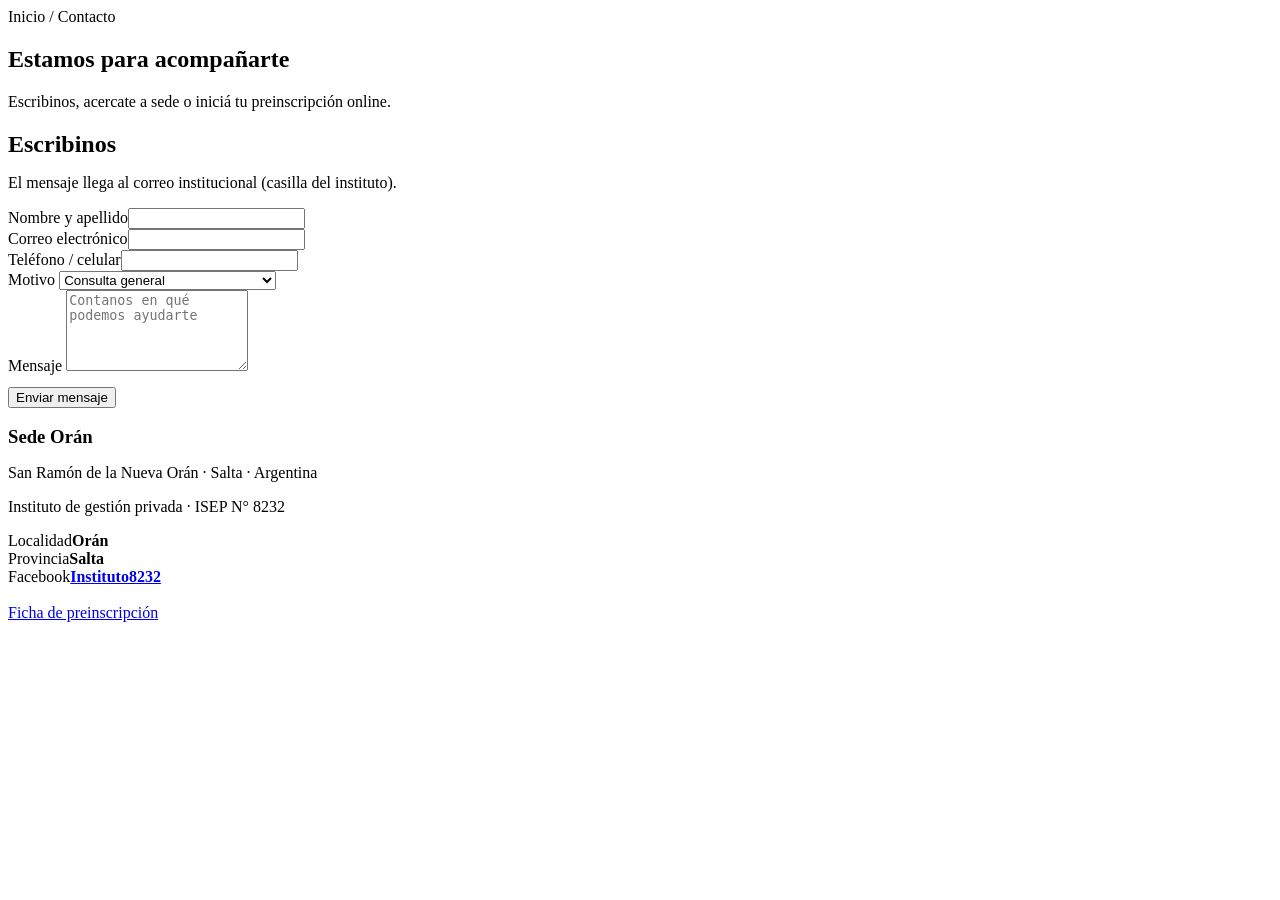
==== contacto.html @ 80b347f5 "Add files via upload" ====
<!DOCTYPE html>
<html lang="es-AR">
<head>
  <meta charset="UTF-8">
  <meta name="viewport" content="width=device-width, initial-scale=1">
  <title>Contacto | ISEP N° 8232</title>
  <link rel="icon" href="assets/logo_isep.jpg">
  <link href="https://fonts.googleapis.com/css2?family=Caveat:wght@500;700&family=Outfit:wght@400;500;600;700;800&display=swap" rel="stylesheet">
  <link rel="stylesheet" href="assets/css/style.css">
</head>
<body>
  <main>
    <section class="page-hero">
      <div class="wrap">
        <div class="crumbs">Inicio / Contacto</div>
        <h1>Estamos para acompañarte</h1>
        <p>Escribinos, acercate a sede o iniciá tu preinscripción online.</p>
      </div>
    </section>
    <section class="section">
      <div class="wrap split">
        <article class="form-card">
          <h2 style="color:var(--plum);margin-bottom:6px">Escribinos</h2>
          <p style="color:var(--muted);margin-bottom:16px">El mensaje llega al correo institucional (<span id="mailDestino">casilla del instituto</span>).</p>
          <div id="contactoAviso" class="hidden"></div>
          <form id="contactoForm">
            <div class="grid-2">
              <div class="field"><label>Nombre y apellido</label><input name="nombre" required></div>
              <div class="field"><label>Correo electrónico</label><input type="email" name="email" required></div>
              <div class="field"><label>Teléfono / celular</label><input name="telefono"></div>
              <div class="field">
                <label>Motivo</label>
                <select name="motivo">
                  <option value="Consulta general">Consulta general</option>
                  <option value="Preinscripción">Preinscripción</option>
                  <option value="Licenciatura">Licenciatura en Educación Inicial</option>
                  <option value="Documentación">Documentación</option>
                </select>
              </div>
              <div class="field full">
                <label>Mensaje</label>
                <textarea name="mensaje" rows="5" required placeholder="Contanos en qué podemos ayudarte"></textarea>
              </div>
            </div>
            <button class="btn btn-orange" type="submit" style="margin-top:12px">Enviar mensaje</button>
            <p id="leyendaContacto" style="display:none;margin-top:14px;padding:14px 16px;border-radius:12px;background:#e8f7f2;border:1px solid #b7e4d6;color:#14685c;font-weight:700">Formulario enviado.</p>
          </form>
        </article>
        <aside class="info-side">
          <h3 style="color:var(--plum);margin-bottom:12px">Sede Orán</h3>
          <p>San Ramón de la Nueva Orán · Salta · Argentina</p>
          <p>Instituto de gestión privada · ISEP N° 8232</p>
          <div class="meta" style="margin-top:16px">
            <div><span>Localidad</span><b>Orán</b></div>
            <div><span>Provincia</span><b>Salta</b></div>
            <div><span>Facebook</span><b><a href="https://www.facebook.com/Instituto8232" target="_blank" rel="noopener">Instituto8232</a></b></div>
          </div>
          <p style="margin-top:18px"><a class="btn btn-orange" href="inscripciones.html">Ficha de preinscripción</a></p>
        </aside>
      </div>
    </section>
  </main>
  <script src="assets/js/config.js"></script>
  <script src="assets/js/site.js"></script>
  <script src="assets/js/form.js"></script>
</body>
</html>
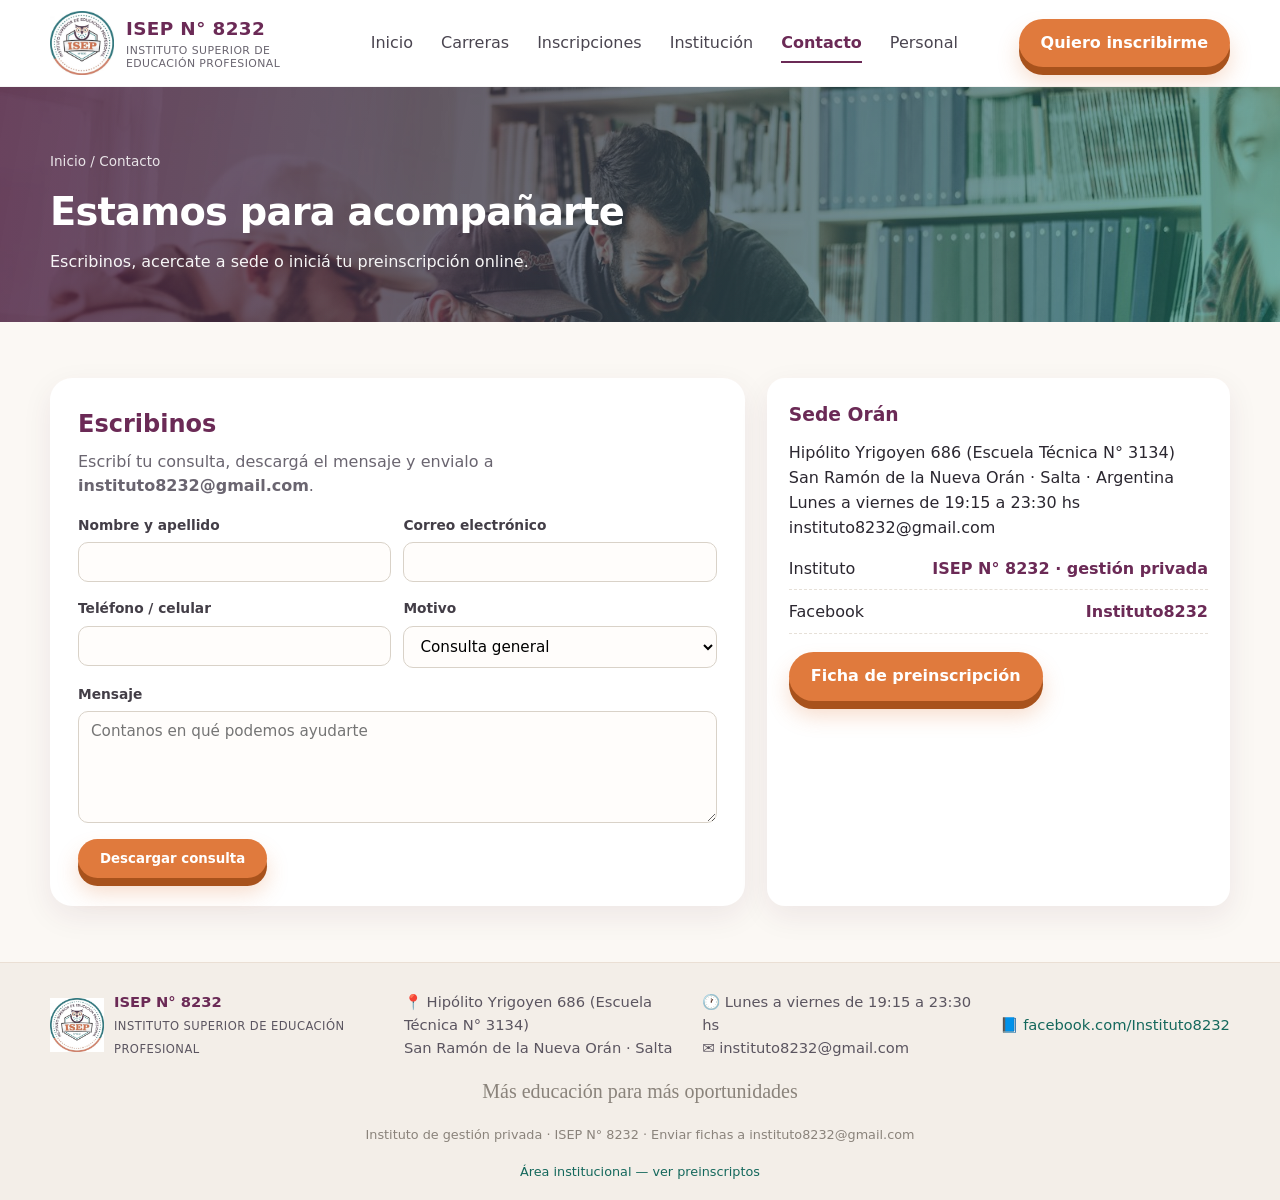
==== commit 8fda5d70: "Add files via upload" ====
--- a/contacto.html
+++ b/contacto.html
@@ -21,13 +21,13 @@
       <div class="wrap split">
         <article class="form-card">
           <h2 style="color:var(--plum);margin-bottom:6px">Escribinos</h2>
-          <p style="color:var(--muted);margin-bottom:16px">El mensaje llega al correo institucional (<span id="mailDestino">casilla del instituto</span>).</p>
+          <p style="color:var(--muted);margin-bottom:16px">Escribí tu consulta, descargá el mensaje y envialo a <b id="mailDestino">instituto8232@gmail.com</b>.</p>
           <div id="contactoAviso" class="hidden"></div>
-          <form id="contactoForm">
+          <form id="contactoForm" autocomplete="off" novalidate>
             <div class="grid-2">
-              <div class="field"><label>Nombre y apellido</label><input name="nombre" required></div>
-              <div class="field"><label>Correo electrónico</label><input type="email" name="email" required></div>
-              <div class="field"><label>Teléfono / celular</label><input name="telefono"></div>
+              <div class="field"><label>Nombre y apellido</label><input type="text" name="nombre" required autocomplete="off"></div>
+              <div class="field"><label>Correo electrónico</label><input type="email" name="email" required autocomplete="off"></div>
+              <div class="field"><label>Teléfono / celular</label><input type="text" name="telefono" autocomplete="off"></div>
               <div class="field">
                 <label>Motivo</label>
                 <select name="motivo">
@@ -42,17 +42,18 @@
                 <textarea name="mensaje" rows="5" required placeholder="Contanos en qué podemos ayudarte"></textarea>
               </div>
             </div>
-            <button class="btn btn-orange" type="submit" style="margin-top:12px">Enviar mensaje</button>
-            <p id="leyendaContacto" style="display:none;margin-top:14px;padding:14px 16px;border-radius:12px;background:#e8f7f2;border:1px solid #b7e4d6;color:#14685c;font-weight:700">Formulario enviado.</p>
+            <button class="btn btn-orange" type="submit" style="margin-top:12px">Descargar consulta</button>
+            <p id="leyendaContacto" style="display:none;margin-top:14px;padding:14px 16px;border-radius:12px;background:#e8f7f2;border:1px solid #b7e4d6;color:#14685c;font-weight:700">Consulta lista. Envíala a instituto8232@gmail.com.</p>
           </form>
         </article>
         <aside class="info-side">
           <h3 style="color:var(--plum);margin-bottom:12px">Sede Orán</h3>
+          <p>Hipólito Yrigoyen 686 (Escuela Técnica N° 3134)</p>
           <p>San Ramón de la Nueva Orán · Salta · Argentina</p>
-          <p>Instituto de gestión privada · ISEP N° 8232</p>
+          <p>Lunes a viernes de 19:15 a 23:30 hs</p>
+          <p>instituto8232@gmail.com</p>
           <div class="meta" style="margin-top:16px">
-            <div><span>Localidad</span><b>Orán</b></div>
-            <div><span>Provincia</span><b>Salta</b></div>
+            <div><span>Instituto</span><b>ISEP N° 8232 · gestión privada</b></div>
             <div><span>Facebook</span><b><a href="https://www.facebook.com/Instituto8232" target="_blank" rel="noopener">Instituto8232</a></b></div>
           </div>
           <p style="margin-top:18px"><a class="btn btn-orange" href="inscripciones.html">Ficha de preinscripción</a></p>
@@ -60,8 +61,33 @@
       </div>
     </section>
   </main>
-  <script src="assets/js/config.js"></script>
   <script src="assets/js/site.js"></script>
-  <script src="assets/js/form.js"></script>
+  <script>
+  (function () {
+    var form = document.getElementById("contactoForm");
+    if (!form) return;
+    form.addEventListener("submit", function (e) {
+      e.preventDefault();
+      var fd = new FormData(form);
+      if (!fd.get("nombre") || !fd.get("email") || !fd.get("mensaje")) {
+        alert("Completá nombre, correo y mensaje.");
+        return;
+      }
+      var texto = "CONSULTA ISEP N° 8232\nEnviar a: instituto8232@gmail.com\n\nNombre: " + fd.get("nombre") + "\nEmail: " + fd.get("email") + "\nTeléfono: " + (fd.get("telefono") || "-") + "\nMotivo: " + (fd.get("motivo") || "-") + "\n\n" + fd.get("mensaje") + "\n";
+      var a = document.createElement("a");
+      a.href = URL.createObjectURL(new Blob([texto], { type: "text/plain;charset=utf-8" }));
+      a.download = "consulta-isep-8232.txt";
+      document.body.appendChild(a);
+      a.click();
+      a.remove();
+      var ley = document.getElementById("leyendaContacto");
+      if (ley) {
+        ley.style.display = "block";
+        ley.textContent = "Se descargó tu consulta. Envíala a instituto8232@gmail.com";
+      }
+      alert("Se descargó el archivo de la consulta. Envíalo a instituto8232@gmail.com");
+    });
+  })();
+  </script>
 </body>
 </html>
--- a/assets/css/style.css
+++ b/assets/css/style.css
@@ -0,0 +1,390 @@
+:root {
+  --plum: #6b2a56;
+  --plum-deep: #4e1d3e;
+  --teal: #1d8a7a;
+  --teal-dark: #14685c;
+  --teal-soft: #d7eee8;
+  --teal-mid: #2aa394;
+  --orange: #e07a3d;
+  --orange-hover: #c8642c;
+  --peach: #f4c7a8;
+  --cream: #fbf8f4;
+  --paper: #ffffff;
+  --ink: #2b2730;
+  --muted: #6a6570;
+  --line: #e6e0d8;
+  --shadow: 0 10px 30px rgba(78, 29, 62, 0.08);
+  --radius: 18px;
+  --max: 1180px;
+}
+
+* { box-sizing: border-box; margin: 0; padding: 0; }
+html { scroll-behavior: smooth; }
+body {
+  font-family: "Outfit", system-ui, sans-serif;
+  color: var(--ink);
+  background: var(--cream);
+  line-height: 1.55;
+}
+img { max-width: 100%; display: block; }
+a { color: inherit; text-decoration: none; }
+button, input, select, textarea { font-family: inherit; }
+
+.wrap { width: min(var(--max), calc(100% - 40px)); margin-inline: auto; }
+
+/* Header */
+.topbar {
+  background: #fff;
+  position: sticky; top: 0; z-index: 50;
+  border-bottom: 1px solid rgba(0,0,0,.04);
+}
+.nav {
+  display: flex; align-items: center; justify-content: space-between;
+  gap: 24px; min-height: 86px;
+}
+.brand { display: flex; align-items: center; gap: 12px; min-width: 260px; }
+.brand img { width: 64px; height: 64px; object-fit: contain; }
+.brand-text strong { display: block; color: var(--plum); font-size: 1.15rem; letter-spacing: .02em; }
+.brand-text span { display: block; font-size: .68rem; color: var(--muted); letter-spacing: .04em; text-transform: uppercase; line-height: 1.25; }
+
+.menu { display: flex; align-items: center; gap: 28px; font-weight: 500; color: #4a4550; }
+.menu a { position: relative; padding: 8px 0; }
+.menu a.active { color: var(--plum); font-weight: 600; }
+.menu a.active::after {
+  content: ""; position: absolute; left: 0; right: 0; bottom: 0;
+  height: 2px; background: var(--plum);
+}
+.btn {
+  display: inline-flex; align-items: center; justify-content: center; gap: 8px;
+  border: 0; cursor: pointer; border-radius: 999px; font-weight: 600;
+  padding: 12px 22px;
+  transition: transform .12s ease, box-shadow .12s ease, background .15s ease;
+  user-select: none;
+  position: relative;
+  top: 0;
+}
+.btn-orange {
+  background: var(--orange); color: #fff;
+  box-shadow: 0 8px 0 #a8521c, 0 14px 22px rgba(224,122,61,.28);
+}
+.btn-orange:hover { background: var(--orange-hover); transform: translateY(-2px); }
+.btn-orange:active {
+  transform: translateY(7px) scale(0.96);
+  box-shadow: 0 1px 0 #8d4316, inset 0 8px 12px rgba(0,0,0,.28);
+}
+.btn-outline {
+  background: #fff; color: var(--teal-dark);
+  border: 1.5px solid var(--teal);
+  box-shadow: 0 7px 0 #14685c, 0 12px 18px rgba(20,104,92,.12);
+}
+.btn-outline:hover { background: var(--teal-soft); transform: translateY(-2px); }
+.btn-outline:active {
+  transform: translateY(6px) scale(0.96);
+  box-shadow: 0 1px 0 #14685c, inset 0 8px 12px rgba(0,0,0,.12);
+}
+.btn-plum {
+  background: var(--plum); color: #fff;
+  box-shadow: 0 8px 0 #3a152e, 0 14px 22px rgba(78,29,62,.22);
+}
+.btn-plum:hover { background: var(--plum-deep); transform: translateY(-2px); }
+.btn-plum:active {
+  transform: translateY(7px) scale(0.96);
+  box-shadow: 0 1px 0 #3a152e, inset 0 8px 12px rgba(0,0,0,.28);
+}
+.btn:disabled { opacity: .7; pointer-events: none; }
+.hamburger { display: none; background: none; border: 0; font-size: 1.6rem; }
+
+/* Hero */
+.hero {
+  position: relative; overflow: hidden;
+  background: linear-gradient(90deg, #f7f3ee 0%, #f7f3ee 42%, transparent 70%);
+}
+.hero-grid {
+  display: grid; grid-template-columns: 1.05fr .95fr; align-items: stretch; min-height: 430px;
+}
+.hero-copy { padding: 54px 0 40px; position: relative; z-index: 2; }
+.hero-copy h1 {
+  font-size: clamp(2.1rem, 4.4vw, 3.35rem);
+  line-height: 1.08; font-weight: 800; letter-spacing: -.03em;
+}
+.hero-copy h1 .plum { color: var(--plum); display: block; }
+.hero-copy h1 .teal { color: var(--teal); display: block; }
+.hero-copy p { margin: 16px 0 26px; color: #4e4953; max-width: 420px; font-size: 1.05rem; }
+.hero-actions { display: flex; gap: 12px; flex-wrap: wrap; }
+.scribble {
+  font-family: "Caveat", cursive; color: #7a736c; font-size: 1.35rem;
+  transform: rotate(-6deg); display: inline-block; margin-top: 28px;
+}
+.scribble em { font-style: normal; border-bottom: 2px solid var(--orange); }
+.hero-photo {
+  position: relative; min-height: 430px;
+}
+.hero-photo img {
+  width: 100%; height: 100%; object-fit: cover;
+  clip-path: polygon(12% 0, 100% 0, 100% 100%, 0 100%);
+}
+.hero-photo::after {
+  content: ""; position: absolute; inset: 0;
+  background: linear-gradient(90deg, #f7f3ee 0%, transparent 18%);
+}
+
+/* Careers */
+.section { padding: 56px 0; }
+.section-head {
+  display: flex; align-items: end; justify-content: space-between; gap: 16px; margin-bottom: 22px;
+}
+.section-head h2 {
+  color: var(--plum); font-size: 1.7rem; position: relative; display: inline-block;
+}
+.section-head h2::after {
+  content: ""; display: block; width: 42px; height: 3px; background: var(--plum); margin-top: 6px;
+}
+.hand { font-family: "Caveat", cursive; color: var(--teal-dark); font-size: 1.45rem; }
+.hand u { text-decoration: none; border-bottom: 2px solid var(--orange); }
+
+.cards { display: grid; grid-template-columns: repeat(3, 1fr); gap: 18px; }
+.card {
+  background: #fff; border-radius: 20px; overflow: hidden; box-shadow: var(--shadow);
+  display: flex; flex-direction: column; border: 1px solid #f0ebe4;
+}
+.card img { height: 168px; width: 100%; object-fit: cover; }
+.card-body { padding: 16px 16px 18px; display: flex; align-items: center; gap: 12px; }
+.icon-bubble {
+  width: 44px; height: 44px; border-radius: 50%; display: grid; place-items: center; flex-shrink: 0;
+  color: #fff; font-size: 1.1rem;
+}
+.icon-orange { background: #e38a52; }
+.icon-teal { background: var(--teal); }
+.icon-plum { background: #7a3b7a; }
+.card h3 { font-size: 1.02rem; color: var(--plum); line-height: 1.25; }
+.card small { color: var(--muted); }
+.arrow {
+  margin-left: auto; width: 34px; height: 34px; border-radius: 50%;
+  background: #e7f5f1; color: var(--teal-dark); display: grid; place-items: center; font-weight: 700;
+}
+.card:hover { transform: translateY(-3px); transition: .2s ease; }
+
+.card-wide { grid-column: 1 / -1; display: grid; grid-template-columns: 280px 1fr auto; align-items: center; padding: 0; }
+.card-wide img { height: 140px; }
+.badge-new {
+  background: var(--orange); color: #fff; font-size: .72rem; font-weight: 700;
+  border-radius: 999px; padding: 4px 10px; letter-spacing: .04em;
+}
+
+/* Values band */
+.values {
+  background: var(--teal-soft); padding: 28px 0;
+}
+.values-grid {
+  display: grid; grid-template-columns: 1fr 1fr 1fr auto; gap: 18px; align-items: center;
+}
+.value { display: flex; align-items: center; gap: 12px; color: #35534d; font-weight: 500; }
+.value svg { flex-shrink: 0; }
+.cta-script {
+  font-family: "Caveat", cursive; font-size: 1.7rem; color: var(--teal-dark);
+  text-align: right; line-height: 1.1;
+}
+.cta-script span { border-bottom: 3px solid var(--orange); }
+
+/* Footer */
+.footer {
+  background: #f3eee8; padding: 28px 0 18px; border-top: 1px solid #eadfd4;
+}
+.footer-grid {
+  display: grid; grid-template-columns: 1.2fr 1fr 1fr auto; gap: 20px; align-items: center;
+  color: #5b5560; font-size: .92rem;
+}
+.footer-brand { display: flex; align-items: center; gap: 10px; }
+.footer-brand img { width: 54px; height: 54px; }
+.footer-brand strong { color: var(--plum); display: block; }
+.footer-brand span { font-size: .72rem; letter-spacing: .04em; text-transform: uppercase; }
+.footer a { color: var(--teal-dark); }
+.foot-note {
+  text-align: center; margin-top: 16px; font-family: "Caveat", cursive;
+  color: #8a837b; font-size: 1.25rem;
+}
+.mini { font-size: .8rem; color: #8a837b; margin-top: 18px; text-align: center; }
+
+/* Inner pages */
+.page-hero {
+  background:
+    linear-gradient(100deg, rgba(78,29,62,.82), rgba(29,138,122,.55)),
+    url("../img/hero.jpg") center/cover;
+  color: #fff; padding: 64px 0 48px;
+}
+.page-hero h1 { font-size: clamp(1.8rem, 3vw, 2.6rem); letter-spacing: -.02em; }
+.page-hero p { max-width: 620px; opacity: .95; margin-top: 8px; }
+.crumbs { font-size: .85rem; opacity: .85; margin-bottom: 10px; }
+
+.prose { background: #fff; border-radius: var(--radius); padding: 28px; box-shadow: var(--shadow); }
+.prose h2 { color: var(--plum); margin: 8px 0 12px; }
+.prose h3 { color: var(--teal-dark); margin: 18px 0 8px; }
+.prose ul, .prose ol { padding-left: 1.15rem; }
+.prose li { margin: 6px 0; }
+.req-list { background: #f6faf8; border-left: 4px solid var(--teal); padding: 16px 18px; border-radius: 8px; }
+
+.split { display: grid; grid-template-columns: 1.2fr .8fr; gap: 22px; }
+.info-side {
+  background: #fff; border-radius: var(--radius); padding: 22px; box-shadow: var(--shadow);
+}
+.meta { display: grid; gap: 10px; }
+.meta div { display: flex; justify-content: space-between; gap: 12px; border-bottom: 1px dashed var(--line); padding-bottom: 8px; }
+.meta b { color: var(--plum); }
+
+/* Form */
+.form-card {
+  background: #fff; border-radius: 22px; padding: 28px; box-shadow: var(--shadow);
+}
+.form-head { display: flex; align-items: center; gap: 14px; margin-bottom: 18px; }
+.form-head img { width: 70px; }
+.form-title { color: var(--plum); }
+.form-title small { display: block; color: var(--muted); font-weight: 500; }
+fieldset {
+  border: 1px solid var(--line); border-radius: 14px; padding: 16px; margin: 16px 0;
+}
+legend { padding: 0 8px; color: var(--plum); font-weight: 700; font-size: .95rem; }
+.grid-2 { display: grid; grid-template-columns: 1fr 1fr; gap: 12px; }
+.grid-3 { display: grid; grid-template-columns: 1fr 1fr 1fr; gap: 12px; }
+.field { display: flex; flex-direction: column; gap: 6px; margin-bottom: 4px; }
+.field.full { grid-column: 1 / -1; }
+label { font-size: .86rem; font-weight: 600; color: #433e47; }
+input, select, textarea {
+  border: 1px solid #d9d2c8; border-radius: 10px; padding: 10px 12px; background: #fffdfb;
+  font-size: .95rem;
+}
+input:focus, select:focus, textarea:focus {
+  outline: 2px solid rgba(29,138,122,.28); border-color: var(--teal);
+}
+.check { display: flex; align-items: flex-start; gap: 8px; font-size: .9rem; margin: 8px 0; }
+.docs { display: grid; gap: 8px; background: #f7f3ee; border-radius: 12px; padding: 12px; }
+.hidden { display: none !important; }
+.ok {
+  background: #e8f7f2; border: 1px solid #b7e4d6; color: #14685c;
+  padding: 16px; border-radius: 12px; margin-bottom: 16px;
+}
+.err { color: #b42318; font-size: .82rem; }
+
+/* Printable ficha */
+.ficha {
+  border: 2px solid #1f3b36; background: #fff; padding: 22px; border-radius: 6px;
+}
+.ficha-top { display: flex; justify-content: space-between; align-items: flex-start; gap: 16px; border-bottom: 2px solid #1f3b36; padding-bottom: 10px; }
+.ficha-izq { width: 130px; flex-shrink: 0; text-align: left; font-size: .78rem; line-height: 1.3; }
+.ficha-izq b { display: block; font-size: .8rem; }
+.foto-4x4 {
+  width: 28mm; height: 28mm; object-fit: cover; object-position: center top;
+  border: 1px solid #333; margin-top: 8px; background: #f3f3f3; display: block;
+}
+.ficha h2 { font-size: 1rem; letter-spacing: .04em; text-align: center; }
+.ficha-row { display: grid; grid-template-columns: 200px 1fr; gap: 8px; border-bottom: 1px dotted #999; padding: 6px 0; font-size: .92rem; }
+.ficha-row b { color: #333; }
+.ficha-firmas { display: grid; grid-template-columns: 1fr 1fr; gap: 28px; margin-top: 40px; }
+.firma-linea { border-top: 1px solid #333; padding-top: 8px; min-height: 86px; font-size: .85rem; }
+.ficha-recibido { margin-top: 28px; border: 1px dashed #333; padding: 12px 14px; font-size: .88rem; }
+.ficha-recibido strong { display: block; margin-bottom: 10px; }
+.admin-lock { max-width: 420px; margin: 0 auto; background: #fff; padding: 24px; border-radius: 18px; box-shadow: var(--shadow); }
+
+table.data { width: 100%; border-collapse: collapse; background: #fff; border-radius: 12px; overflow: hidden; }
+table.data th, table.data td { padding: 10px 12px; border-bottom: 1px solid var(--line); text-align: left; font-size: .9rem; }
+table.data th { background: var(--plum); color: #fff; }
+
+.notice {
+  background: #fff6ee; border: 1px solid #f0d2b4; padding: 12px 14px; border-radius: 12px; font-size: .9rem;
+}
+
+.confirm-overlay {
+  position: fixed; inset: 0; z-index: 80;
+  background: rgba(43, 39, 48, .45);
+  display: grid; place-items: center; padding: 20px;
+}
+.confirm-card {
+  background: #fff; border-radius: 22px; max-width: 420px; width: 100%;
+  padding: 28px 24px 22px; text-align: center; box-shadow: var(--shadow);
+  animation: pop .22s ease;
+}
+@keyframes pop {
+  from { transform: scale(.86) translateY(12px); opacity: 0; }
+  to { transform: scale(1) translateY(0); opacity: 1; }
+}
+.confirm-check {
+  width: 64px; height: 64px; margin: 0 auto 12px; border-radius: 50%;
+  background: #e8f7f2; color: var(--teal-dark); display: grid; place-items: center;
+  font-size: 2rem; font-weight: 800;
+}
+.confirm-card h3 { color: var(--plum); margin-bottom: 8px; }
+.confirm-card p { color: var(--muted); font-size: .95rem; }
+.leyenda-envio {
+  margin-top: 14px; padding: 12px 14px; border-radius: 12px;
+  background: #e8f7f2; border: 1px solid #b7e4d6; color: #14685c;
+  font-weight: 600; display: none;
+}
+.leyenda-envio.visible { display: block; }
+
+.authorities {
+  display: grid; grid-template-columns: 1fr 1fr; gap: 18px;
+}
+.auth-card {
+  background: #fff; border-radius: 20px; overflow: hidden; box-shadow: var(--shadow);
+  display: grid; grid-template-columns: 168px 1fr; min-height: 210px;
+}
+.auth-card img {
+  width: 100%; height: 100%; object-fit: cover; object-position: center top;
+}
+.auth-card div { padding: 18px 18px 16px; }
+.auth-card small {
+  display: inline-block; color: #fff; background: var(--teal);
+  font-size: .72rem; letter-spacing: .06em; text-transform: uppercase;
+  border-radius: 999px; padding: 3px 9px; font-weight: 700;
+}
+.auth-card h3 { color: var(--plum); margin: 10px 0 8px; font-size: 1.15rem; }
+.auth-card p { color: var(--muted); font-size: .92rem; }
+
+@media (max-width: 980px) {
+  .authorities, .auth-card { grid-template-columns: 1fr; }
+  .auth-card img { height: 240px; }
+}
+
+@media (max-width: 980px) {
+  .hero-grid, .split, .card-wide, .values-grid, .footer-grid { grid-template-columns: 1fr; }
+  .hero-photo { min-height: 260px; }
+  .hero-photo img { clip-path: none; }
+  .hero-photo::after { display: none; }
+  .cards { grid-template-columns: 1fr; }
+  .menu { display: none; }
+  .menu.open {
+    display: flex; flex-direction: column; position: absolute; top: 86px; left: 0; right: 0;
+    background: #fff; padding: 16px 22px 22px; border-bottom: 1px solid var(--line);
+  }
+  .hamburger { display: block; }
+  .nav { position: relative; }
+  .grid-2, .grid-3 { grid-template-columns: 1fr; }
+}
+
+@page {
+  size: A4 portrait;
+  margin: 12mm;
+}
+@media print {
+  html, body {
+    width: 210mm;
+    background: #fff !important;
+    color: #000;
+  }
+  .topbar, .footer, .no-print, .page-hero, .notice, .hero, .hamburger, .menu {
+    display: none !important;
+  }
+  main, .section, .wrap {
+    width: auto !important;
+    max-width: none !important;
+    margin: 0 !important;
+    padding: 0 !important;
+  }
+  .ficha {
+    box-shadow: none !important;
+    border-radius: 0 !important;
+    width: 186mm;
+    max-width: 186mm;
+    min-height: auto;
+    page-break-inside: avoid;
+  }
+}
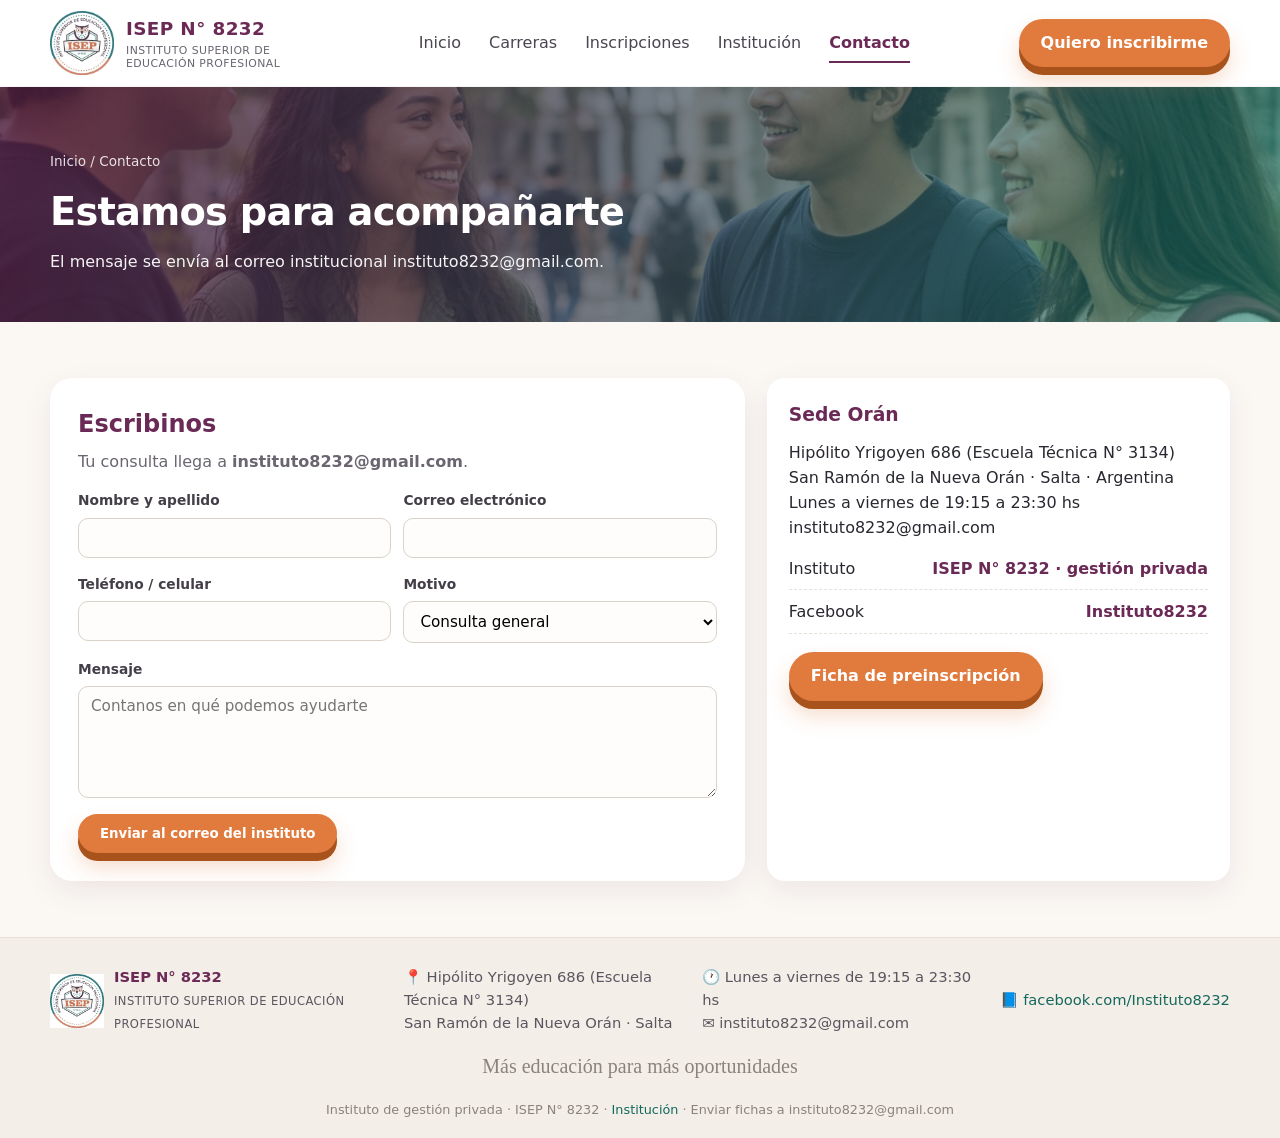
==== commit e5b7f6c7: "Add files via upload" ====
--- a/contacto.html
+++ b/contacto.html
@@ -14,16 +14,19 @@
       <div class="wrap">
         <div class="crumbs">Inicio / Contacto</div>
         <h1>Estamos para acompañarte</h1>
-        <p>Escribinos, acercate a sede o iniciá tu preinscripción online.</p>
+        <p>El mensaje se envía al correo institucional instituto8232@gmail.com.</p>
       </div>
     </section>
     <section class="section">
       <div class="wrap split">
         <article class="form-card">
           <h2 style="color:var(--plum);margin-bottom:6px">Escribinos</h2>
-          <p style="color:var(--muted);margin-bottom:16px">Escribí tu consulta, descargá el mensaje y envialo a <b id="mailDestino">instituto8232@gmail.com</b>.</p>
-          <div id="contactoAviso" class="hidden"></div>
-          <form id="contactoForm" autocomplete="off" novalidate>
+          <p style="color:var(--muted);margin-bottom:16px">Tu consulta llega a <b>instituto8232@gmail.com</b>.</p>
+          <form id="contactoForm" action="https://formsubmit.co/instituto8232@gmail.com" method="POST" autocomplete="off">
+            <input type="hidden" name="_subject" value="Consulta ISEP N° 8232">
+            <input type="hidden" name="_captcha" value="false">
+            <input type="hidden" name="_template" value="box">
+            <input type="hidden" name="_next" value="https://fabiancardozo.github.io/isep8232/contacto.html">
             <div class="grid-2">
               <div class="field"><label>Nombre y apellido</label><input type="text" name="nombre" required autocomplete="off"></div>
               <div class="field"><label>Correo electrónico</label><input type="email" name="email" required autocomplete="off"></div>
@@ -42,8 +45,8 @@
                 <textarea name="mensaje" rows="5" required placeholder="Contanos en qué podemos ayudarte"></textarea>
               </div>
             </div>
-            <button class="btn btn-orange" type="submit" style="margin-top:12px">Descargar consulta</button>
-            <p id="leyendaContacto" style="display:none;margin-top:14px;padding:14px 16px;border-radius:12px;background:#e8f7f2;border:1px solid #b7e4d6;color:#14685c;font-weight:700">Consulta lista. Envíala a instituto8232@gmail.com.</p>
+            <button class="btn btn-orange" type="submit" id="btnContacto" style="margin-top:12px">Enviar al correo del instituto</button>
+            <p id="leyendaContacto" style="display:none;margin-top:14px;padding:14px 16px;border-radius:12px;background:#e8f7f2;border:1px solid #b7e4d6;color:#14685c;font-weight:700">Mensaje enviado a instituto8232@gmail.com.</p>
           </form>
         </article>
         <aside class="info-side">
@@ -73,19 +76,23 @@
         alert("Completá nombre, correo y mensaje.");
         return;
       }
-      var texto = "CONSULTA ISEP N° 8232\nEnviar a: instituto8232@gmail.com\n\nNombre: " + fd.get("nombre") + "\nEmail: " + fd.get("email") + "\nTeléfono: " + (fd.get("telefono") || "-") + "\nMotivo: " + (fd.get("motivo") || "-") + "\n\n" + fd.get("mensaje") + "\n";
-      var a = document.createElement("a");
-      a.href = URL.createObjectURL(new Blob([texto], { type: "text/plain;charset=utf-8" }));
-      a.download = "consulta-isep-8232.txt";
-      document.body.appendChild(a);
-      a.click();
-      a.remove();
       var ley = document.getElementById("leyendaContacto");
-      if (ley) {
-        ley.style.display = "block";
-        ley.textContent = "Se descargó tu consulta. Envíala a instituto8232@gmail.com";
-      }
-      alert("Se descargó el archivo de la consulta. Envíalo a instituto8232@gmail.com");
+      var btn = document.getElementById("btnContacto");
+      btn.disabled = true;
+      fetch("https://formsubmit.co/ajax/instituto8232@gmail.com", {
+        method: "POST",
+        headers: { "Accept": "application/json" },
+        body: fd
+      }).then(function (r) { return r.json(); }).then(function () {
+        if (ley) {
+          ley.style.display = "block";
+          ley.textContent = "Mensaje enviado a instituto8232@gmail.com.";
+        }
+        form.reset();
+        btn.disabled = false;
+      }).catch(function () {
+        form.submit();
+      });
     });
   })();
   </script>
--- a/assets/css/style.css
+++ b/assets/css/style.css
@@ -256,6 +256,9 @@
   outline: 2px solid rgba(29,138,122,.28); border-color: var(--teal);
 }
 .check { display: flex; align-items: flex-start; gap: 8px; font-size: .9rem; margin: 8px 0; }
+.fecha-3 { display: flex; align-items: center; gap: 6px; }
+.fecha-3 input { width: 64px; text-align: center; }
+.fecha-3 input:last-child { width: 84px; }
 .docs { display: grid; gap: 8px; background: #f7f3ee; border-radius: 12px; padding: 12px; }
 .hidden { display: none !important; }
 .ok {
@@ -325,10 +328,11 @@
 }
 .auth-card {
   background: #fff; border-radius: 20px; overflow: hidden; box-shadow: var(--shadow);
-  display: grid; grid-template-columns: 168px 1fr; min-height: 210px;
+  display: grid; grid-template-columns: 180px 1fr; min-height: 210px; align-items: stretch;
 }
 .auth-card img {
-  width: 100%; height: 100%; object-fit: cover; object-position: center top;
+  width: 180px; height: 220px; max-width: 100%; object-fit: cover; object-position: center top;
+  display: block;
 }
 .auth-card div { padding: 18px 18px 16px; }
 .auth-card small {
